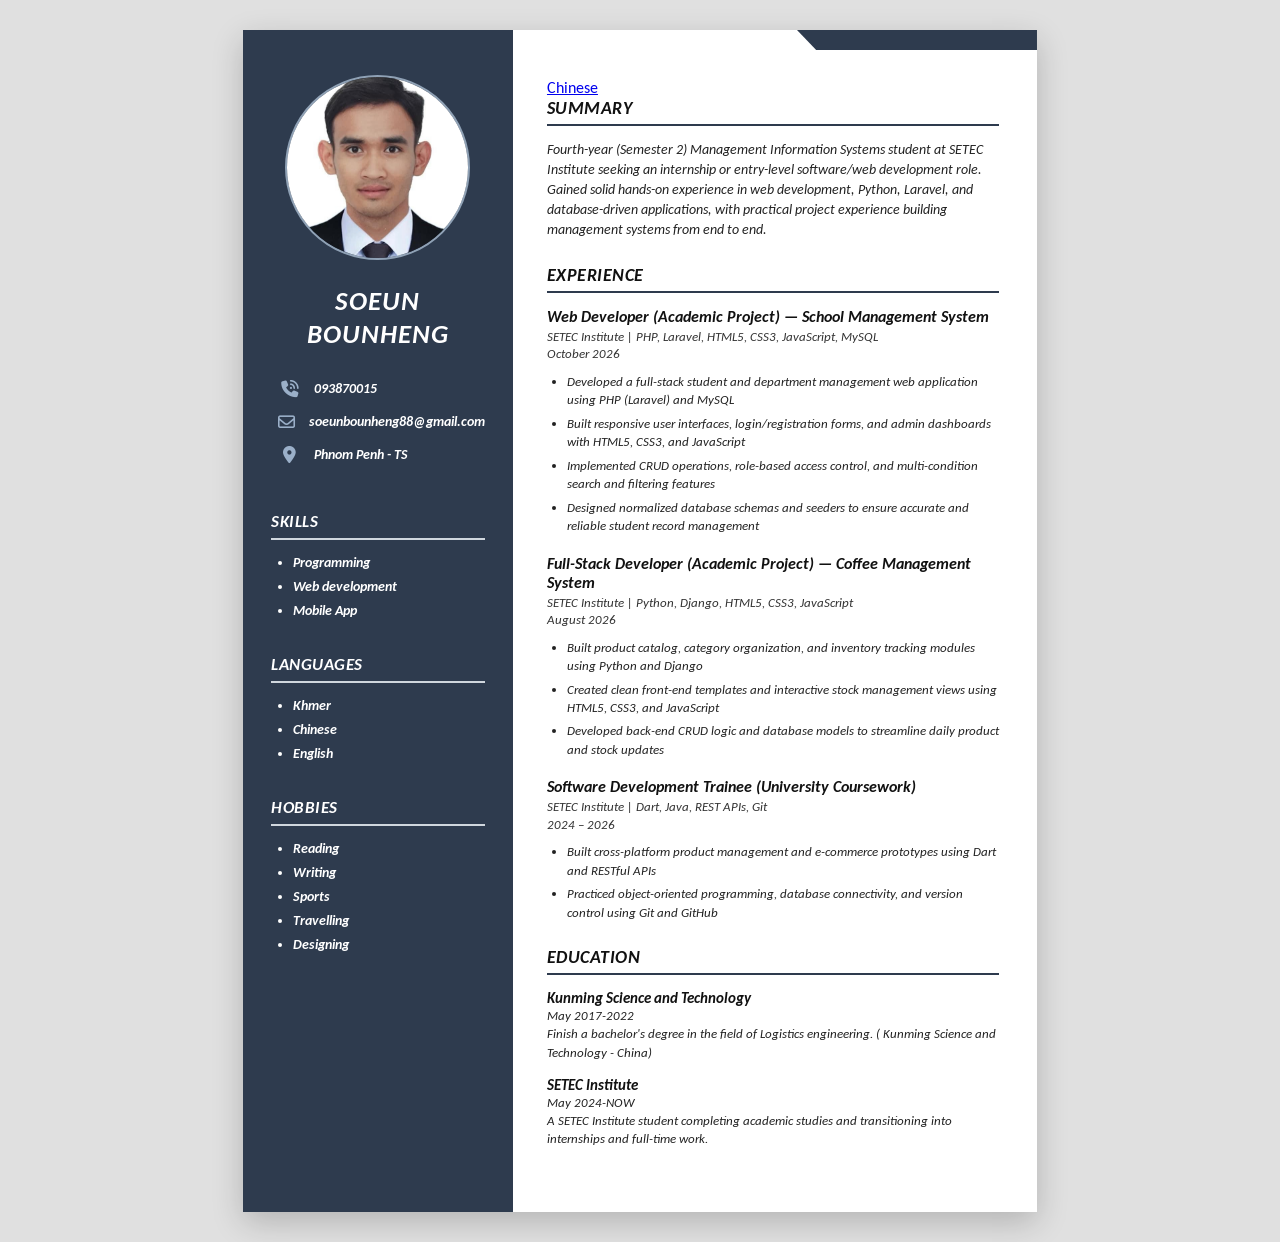
==== Heng_CV/index.html @ a57f59b0 "Add files via upload" ====
<!doctype html>
<html lang="en">
  <head>
    <meta charset="UTF-8" />
    <meta name="viewport" content="width=device-width, initial-scale=1.0" />
    <title>CV - Soeun Bounheng</title>
    <link
      rel="stylesheet"
      href="https://cdnjs.cloudflare.com/ajax/libs/font-awesome/6.5.0/css/all.min.css"
    />
    <link
      href="https://fonts.googleapis.com/css2?family=Carlito:ital,wght@0,400;0,700;1,400;1,700&display=swap"
      rel="stylesheet"
    />
    <link rel="stylesheet" href="style.css" />
  </head>
  <body class="en-page">
    <div class="cv-container">
      <aside class="sidebar">
        <div class="profile-pic-wrapper">
          <img
            src="./image/IMG_Profile.JPG"
            alt="Profile Photo"
            class="profile-pic"
          />
        </div>

        <h1 class="name">SOEUN BOUNHENG</h1>

        <ul class="contact-list">
          <li>
            <i class="fa-solid fa-phone-volume"></i>
            <span>093870015</span>
          </li>
          <li>
            <i class="fa-regular fa-envelope"></i>
            <span>soeunbounheng88@gmail.com</span>
          </li>
          <li>
            <i class="fa-solid fa-location-dot"></i>
            <span>Phnom Penh - TS</span>
          </li>
        </ul>

        <div class="sidebar-section">
          <h2 class="sidebar-title">SKILLS</h2>
          <ul class="sidebar-list">
            <li>Programming</li>
            <li>Web development</li>
            <li>Mobile App</li>
          </ul>
        </div>

        <div class="sidebar-section">
          <h2 class="sidebar-title">LANGUAGES</h2>
          <ul class="sidebar-list">
            <li>Khmer</li>
            <li>Chinese</li>
            <li>English</li>
          </ul>
        </div>

        <div class="sidebar-section">
          <h2 class="sidebar-title">HOBBIES</h2>
          <ul class="sidebar-list">
            <li>Reading</li>
            <li>Writing</li>
            <li>Sports</li>
            <li>Travelling</li>
            <li>Designing</li>
          </ul>
        </div>
      </aside>

      <main class="main-content">
        <div class="top-right-decor"></div>
        <a href="c_index.html" class="lang-corner-link">Chinese</a>

        <section class="content-section">
          <h2 class="section-title">SUMMARY</h2>
          <p class="summary-text">
            Fourth-year (Semester 2) Management Information Systems student at
            SETEC Institute seeking an internship or entry-level software/web
            development role. Gained solid hands-on experience in web
            development, Python, Laravel, and database-driven applications, with
            practical project experience building management systems from end to
            end.
          </p>
        </section>

        <section class="content-section">
          <h2 class="section-title">EXPERIENCE</h2>

          <div class="job-item">
            <h3 class="job-title">
              Web Developer (Academic Project) — School Management System</h3>
            <p class="job-company">SETEC Institute | PHP, Laravel, HTML5, CSS3, JavaScript, MySQL</p>
            <p class="job-date">October 2026</p>
            <ul class="job-duties">
              <li>
                Developed a full-stack student and department management web application using PHP (Laravel) and MySQL
              </li>
              <li>
                Built responsive user interfaces, login/registration forms, and admin dashboards with HTML5, CSS3, and JavaScript
              </li>
              <li>
                Implemented CRUD operations, role-based access control, and multi-condition search and filtering features
              </li>
              <li>
                Designed normalized database schemas and seeders to ensure accurate and reliable student record management
              </li>
            </ul>
          </div>

          <div class="job-item">
            <h3 class="job-title">Full-Stack Developer (Academic Project) — Coffee Management System</h3>
            <p class="job-company">SETEC Institute | Python, Django, HTML5, CSS3, JavaScript</p>
            <p class="job-date">August 2026</p>
            <ul class="job-duties">
              <li>
                Built product catalog, category organization, and inventory tracking modules using Python and Django
              </li>
              <li>
                Created clean front-end templates and interactive stock management views using HTML5, CSS3, and JavaScript
              </li>
              <li>
                Developed back-end CRUD logic and database models to streamline daily product and stock updates
              </li>
            </ul>
          </div>
          <div class="job-item">
            <h3 class="job-title">Software Development Trainee (University Coursework)</h3>
            <p class="job-company">SETEC Institute | Dart, Java, REST APIs, Git</p>
            <p class="job-date">2024 – 2026</p>
            <ul class="job-duties">
              <li>
                Built cross-platform product management and e-commerce prototypes using Dart and RESTful APIs
              </li>
              <li>
                Practiced object-oriented programming, database connectivity, and version control using Git and GitHub
            </ul>
          </div>
        </section>

        <section class="content-section">
          <h2 class="section-title">EDUCATION</h2>

          <div class="edu-item">
            <h3 class="edu-school">Kunming Science and Technology</h3>
            <p class="edu-date">May 2017-2022</p>
            <p class="edu-degree"> Finish a bachelor's degree in the field of Logistics
            engineering. ( Kunming Science and Technology - China)</p>
          </div>
          <div class="edu-item">
            <h3 class="edu-school">SETEC Institute</h3>
            <p class="edu-date">May 2024-NOW</p>
            <p class="edu-degree">
              A SETEC Institute student completing academic studies and transitioning into internships and full-time work.
            </p>
          </div>
        </section>
      </main>
    </div>
  </body>
</html>
---- Heng_CV/style.css ----
* {
  box-sizing: border-box;
  margin: 0;
  padding: 0;
}

body {
  background-color: #e0e0e0;
  font-family: "Carlito", "Calibri", Arial, sans-serif;
  display: flex;
  justify-content: center;
  padding: 30px 15px;
  color: #222;
}

.cv-container {
  width: 794px;
  min-height: 1123px;
  background-color: #ffffff;
  display: flex;
  box-shadow: 0 10px 30px rgba(0, 0, 0, 0.2);
  position: relative;
  overflow: hidden;
}

.sidebar {
  width: 34%;
  background-color: #2e3b4e;
  color: #ffffff;
  padding: 45px 28px;
  display: flex;
  flex-direction: column;
}

.profile-pic-wrapper {
  width: 185px;
  height: 185px;
  margin: 0 auto 24px auto;
  border-radius: 50%;
  border: 2px solid #8fa1b5;
  overflow: hidden;
  background-color: #b8d0d8;
}

.profile-pic {
  width: 100%;
  height: 110%;
  object-fit: cover;
}

.name {
  text-align: center;
  font-size: 27px;
  font-weight: 700;
  font-style: italic;
  letter-spacing: 1px;
  margin-bottom: 30px;
}

.contact-list {
  list-style: none;
  margin-bottom: 32px;
  padding-left: 5px;
}

.contact-list li {
  display: flex;
  align-items: center;
  margin-bottom: 16px;
  font-size: 13.5px;
  font-style: italic;
  font-weight: 700;
}

.contact-list i {
  width: 26px;
  font-size: 17px;
  color: #9bb0c9;
  margin-right: 12px;
  text-align: center;
}

.sidebar-section {
  margin-bottom: 28px;
}

.sidebar-title {
  font-size: 17px;
  font-weight: 700;
  font-style: italic;
  letter-spacing: 0.5px;
  padding-bottom: 6px;
  border-bottom: 2px solid #d0d7de;
  margin-bottom: 14px;
}

.sidebar-list {
  list-style-type: disc;
  padding-left: 22px;
}

.sidebar-list li {
  font-size: 13.5px;
  font-style: italic;
  font-weight: 700;
  margin-bottom: 7px;
}

.main-content {
  width: 66%;
  padding: 48px 38px 40px 34px;
  position: relative;
}

.top-right-decor {
  position: absolute;
  top: 0;
  right: 0;
  width: 240px;
  height: 20px;
  background-color: #2e3b4e;
  clip-path: polygon(0 0, 100% 0, 100% 100%, 8% 100%);
}

.top-right-decor::after {
  content: "";
  position: absolute;
  top: 20px;
  right: 0;
  width: 14px;
  height: 200px;
  background-color: #2e3b4e;
}

.content-section {
  margin-bottom: 24px;
}

.section-title {
  font-size: 18px;
  font-weight: 700;
  font-style: italic;
  color: #111;
  padding-bottom: 5px;
  border-bottom: 2px solid #2e3b4e;
  margin-bottom: 14px;
  letter-spacing: 0.5px;
}

.summary-text {
  font-size: 13.5px;
  font-style: italic;
  line-height: 1.48;
  color: #222;
}

.job-item {
  margin-bottom: 18px;
}

.job-title {
  font-size: 15.5px;
  font-weight: 700;
  font-style: italic;
  color: #111;
  margin-bottom: 2px;
}

.job-company,
.job-date {
  font-size: 13px;
  font-style: italic;
  color: #333;
  line-height: 1.35;
}

.job-date {
  margin-bottom: 10px;
}

.job-duties {
  list-style-type: disc;
  padding-left: 20px;
}

.job-duties li {
  font-size: 13px;
  font-style: italic;
  line-height: 1.42;
  margin-bottom: 5px;
  color: #222;
}

.edu-item {
  margin-bottom: 14px;
}

.edu-school {
  font-size: 14.5px;
  font-weight: 700;
  font-style: italic;
  color: #111;
}

.edu-date,
.edu-degree {
  font-size: 13px;
  font-style: italic;
  line-height: 1.4;
  color: #222;
}

@media print {
  body {
    background: none;
    padding: 0;
  }
  .cv-container {
    box-shadow: none;
    width: 100%;
    min-height: auto;
  }
}
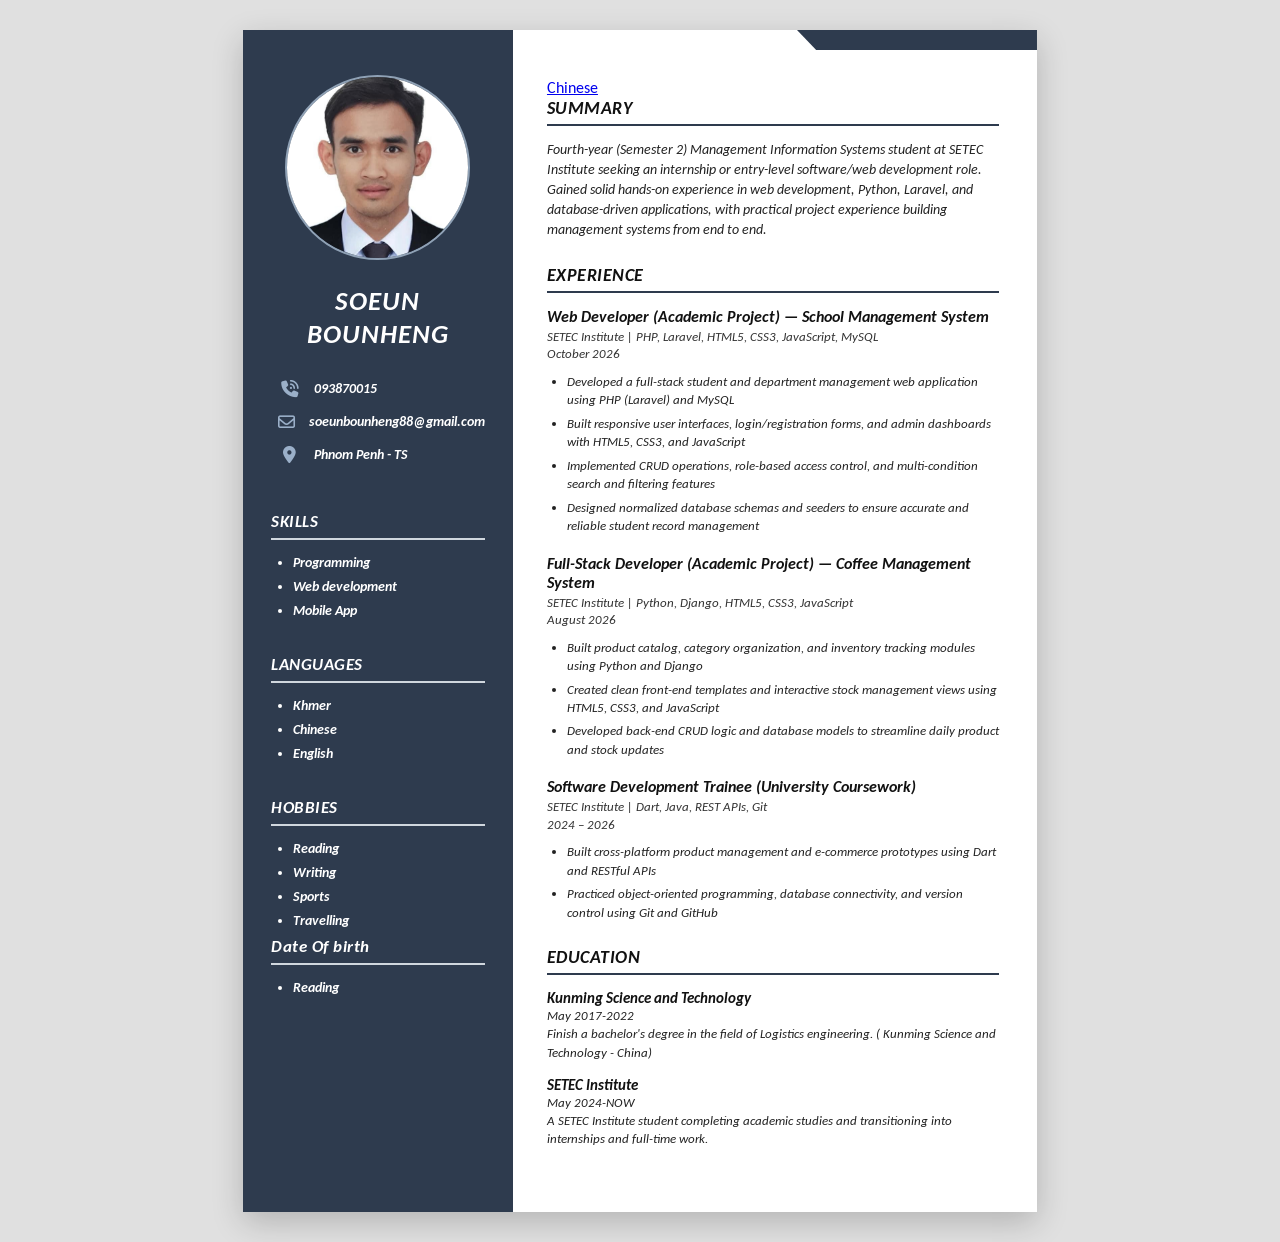
==== commit 9ec6bc53: "Update index.html" ====
--- a/Heng_CV/index.html
+++ b/Heng_CV/index.html
@@ -67,7 +67,10 @@
             <li>Writing</li>
             <li>Sports</li>
             <li>Travelling</li>
-            <li>Designing</li>
+          </ul>
+          <h2 class="sidebar-title">Date Of birth</h2>
+          <ul class="sidebar-list">
+            <li>Reading</li>
           </ul>
         </div>
       </aside>
@@ -162,4 +165,4 @@
       </main>
     </div>
   </body>
-</html>+</html>
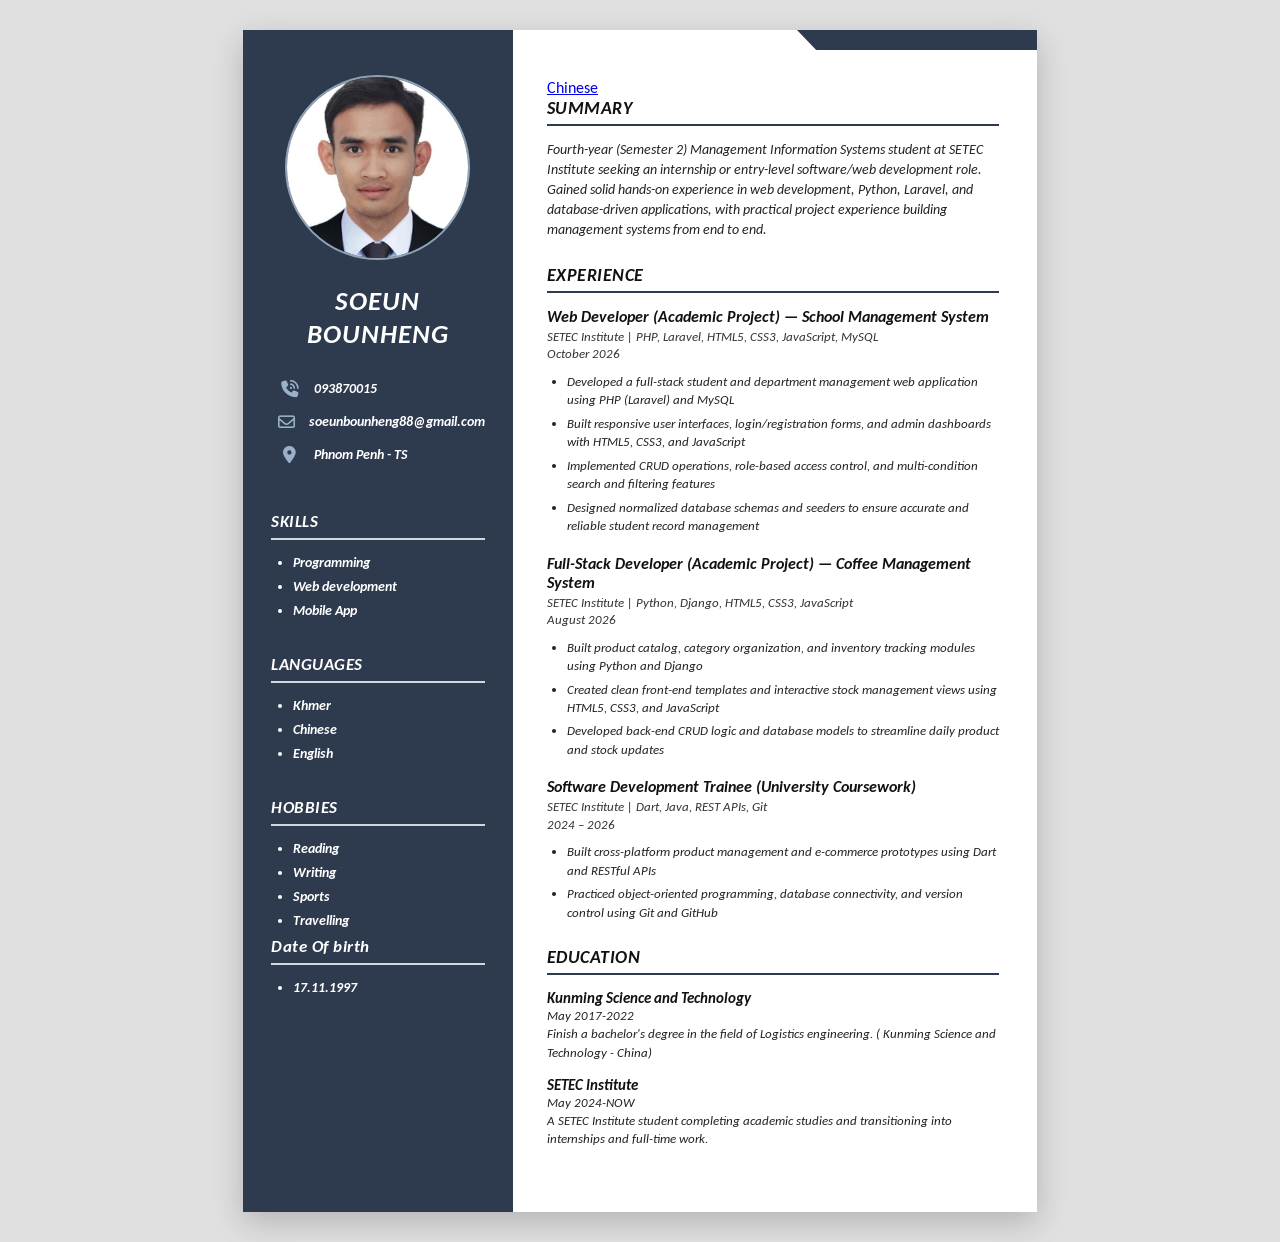
==== commit 10726ed9: "Update index.html" ====
--- a/Heng_CV/index.html
+++ b/Heng_CV/index.html
@@ -70,7 +70,7 @@
           </ul>
           <h2 class="sidebar-title">Date Of birth</h2>
           <ul class="sidebar-list">
-            <li>Reading</li>
+            <li>17.11.1997</li>
           </ul>
         </div>
       </aside>
